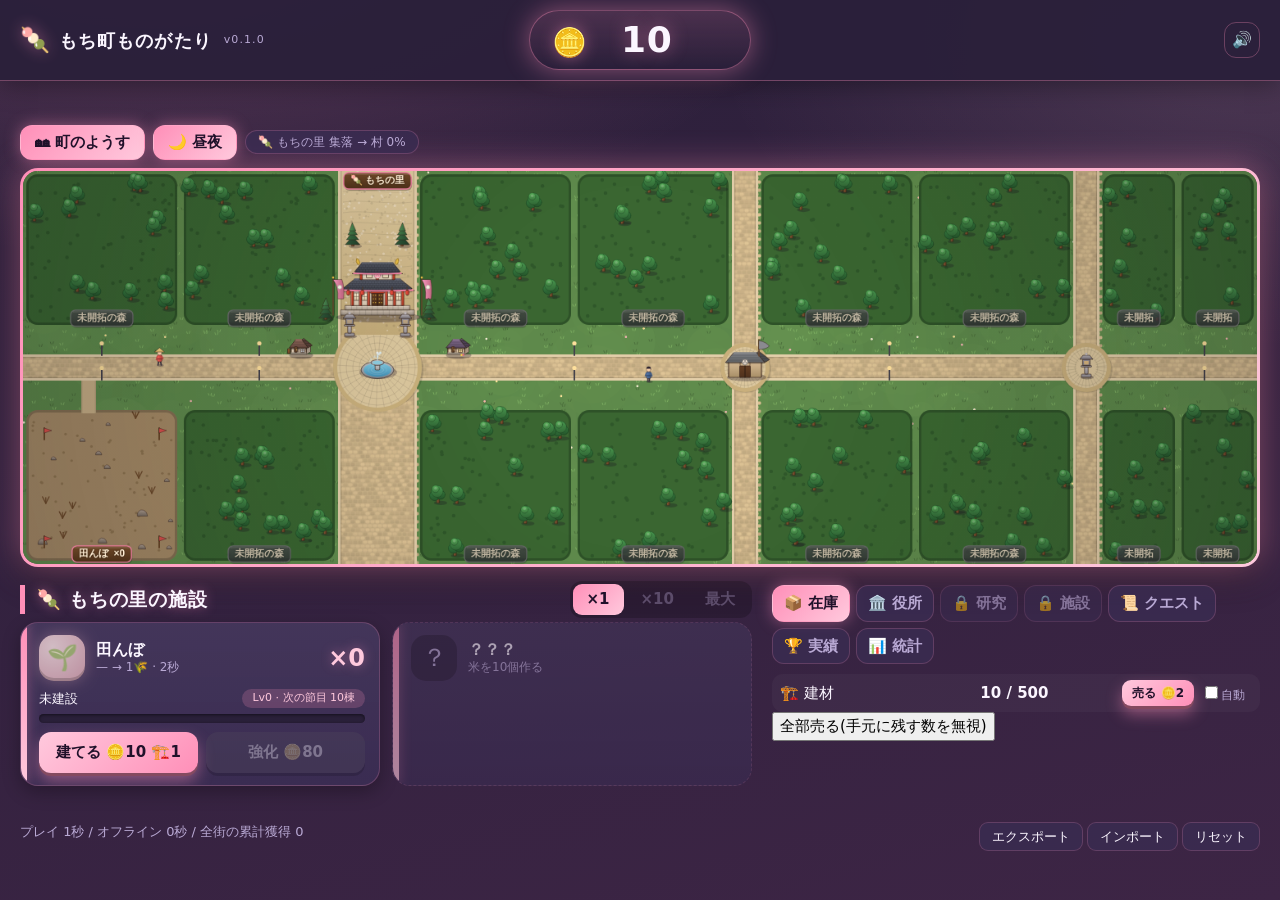
==== index.html @ 80918895 "もち町ものがたり v0.1.0 (初公開) 放置系の町づくりゲーム。5つの街・役人による自動化・建材・倉庫と売却の速さ・ 供出・万国もち博覧会・世代交代・天下一もち大祭・順次開放・分析タブ・昼夜つきの" ====
<!doctype html>
<html lang="ja">
<head>
<meta charset="utf-8">
<meta name="viewport" content="width=device-width,initial-scale=1">
<title>もち町ものがたり</title>
<link rel="stylesheet" href="style.css">
</head>
<body>
<canvas id="fx" aria-hidden="true"></canvas>
<div id="banner" aria-live="polite"></div>
<header id="hud">
  <div class="brand"><span class="logo">🍡</span><b>もち町ものがたり</b> <small class="ver">v0.1.0</small></div>
  <div id="coinbox" class="coinbox"><span id="coinicon" class="coinicon"></span><span id="coin" class="coinnum"></span><small id="income" class="income"></small></div>
  <div class="hud-right"><span id="fuku" class="chip fuku"></span><button id="mute" class="icon" data-act="mute" title="効果音">🔊</button></div>
</header>
<nav id="towns" aria-label="街"></nav>
<div id="events"></div>
<div id="toast"></div>
<div id="ending" class="hide" data-act="endclose"><div class="endcard"><div class="ek" id="endIcon">🎆 🏯 🎆</div><h1 id="endHead">万国もち博覧会、開幕!</h1><p id="endText"></p><button class="btn" data-act="endclose">見て回る</button></div></div>
<section id="hero">
  <div id="viewbar"><button data-act="view" data-id="town">🏘 町のようす</button><button data-act="view" data-id="world">🗺 世界地図</button><button id="dnbtn" data-act="daynight" title="昼夜の切り替え">🌙 昼夜</button><span id="rank" class="chip"></span><span id="viewhint"></span></div>
  <div class="canvaswrap"><canvas id="town" width="1440" height="480" aria-label="ミニチュアの町"></canvas><canvas id="world" width="1440" height="480" aria-label="世界地図"></canvas></div>
</section>
<main>
  <section id="shop">
    <div class="sechead"><h2 id="shoptitle">施設</h2><div class="seg" id="qty"><button data-act="qty" data-id="1">×1</button><button data-act="qty" data-id="10">×10</button><button data-act="qty" data-id="max">最大</button></div></div>
    <div id="buildings"></div>
  </section>
  <aside id="side">
    <nav id="tabs"></nav>
    <div class="panel" data-panel="goal"><h2>🎯 最終目標 <small id="goalCount"></small></h2><div id="goalInfo"></div><div id="goalStages"></div><div id="goal2Wrap"><h2>🌸 天下一もち大祭</h2><div id="goalInfo2"></div><div id="goalStages2"></div></div></div>
    <div class="panel" data-panel="items"><div id="items"></div><button data-act="sellall" class="wide">全部売る(手元に残す数を無視)</button></div>
    <div class="panel" data-panel="analysis"><div id="analysis"></div></div>
    <div class="panel" data-panel="office"><div id="office"></div></div>
    <div class="panel" data-panel="research"><div id="research"></div></div>
    <div class="panel" data-panel="facility"><div id="facility"></div></div>
    <div class="panel" data-panel="quest"><h2>クエスト <small id="qCount"></small></h2><div id="quests"></div></div>
    <div class="panel" data-panel="ship"><div id="ship"></div></div>
    <div class="panel" data-panel="ach"><h2>実績 <small id="aCount"></small></h2><p class="note">達成すると全街の全体速度 +1%。転生しても残ります。</p><div id="achs"></div></div>
    <div class="panel" data-panel="fest"><h2>お祭り(転生)</h2><div id="festInfo"></div><button data-act="prestige" id="prestigeBtn" class="wide"></button><div id="reset2Wrap"><h2>🌸 世代交代</h2><div id="reset2Info"></div><button data-act="reset2" id="reset2Btn" class="wide"></button></div><h2>博覧会の特典</h2><div id="legacy"></div><h2>福のパーク</h2><div id="perks"></div></div>
    <div class="panel" data-panel="stats"><h2>統計</h2><div id="stats"></div></div>
  </aside>
</main>
<footer>
  <span id="foot"></span>
  <span><button data-act="export">エクスポート</button> <button data-act="import">インポート</button> <button data-act="reset">リセット</button></span>
</footer>
<script src="src/data.js"></script>
<script src="src/sim.js"></script>
<script src="src/fx.js"></script>
<script src="src/art.js"></script>
<script src="src/sprites.js"></script>
<script src="src/landmarks.js"></script>
<script src="src/expo.js"></script>
<script src="src/ui.js"></script>
<script src="src/town.js"></script>
<script src="src/world.js"></script>
</body>
</html>
---- style.css ----
/* もち町ものがたり — 街ごとのテーマ配色(--accent など)は ui.js が街の切り替えに合わせて書き換える */
:root{
  --accent:#ff8fb8;--accent2:#ffc9dd;--bg1:#2a1f3a;--bg2:#3d2545;--card:#3a2c52;--glow:rgba(255,143,184,.45);
  --text:#fbf6ff;--sub:#b9a9d4;--ok:#7be0a4;--warn:#ffcf6b;--danger:#ff7a7a;
}
*{box-sizing:border-box}
html{background:var(--bg1)}
body{
  margin:0;color:var(--text);min-height:100vh;font:15px/1.5 system-ui,"Yu Gothic UI","Hiragino Sans",sans-serif;
  background:
    radial-gradient(1100px 560px at 12% -10%,color-mix(in srgb,var(--accent) 24%,transparent),transparent 62%),
    radial-gradient(900px 520px at 98% 4%,color-mix(in srgb,var(--accent2) 14%,transparent),transparent 60%),
    linear-gradient(165deg,var(--bg1),var(--bg2));
  background-attachment:fixed;
}
h2{margin:14px 0 8px;font-size:16px;letter-spacing:.04em}
h3{margin:0;font-size:15px}
small{color:var(--sub)}
button{font:inherit}

/* ---- 演出レイヤー ---- */
#fx{position:fixed;inset:0;width:100vw;height:100vh;pointer-events:none;z-index:50}
#banner{position:fixed;left:50%;top:92px;transform:translateX(-50%);z-index:60;display:flex;flex-direction:column;align-items:center;gap:8px;pointer-events:none}
.bn{--bc:#ffd54f;padding:10px 30px;border-radius:18px;text-align:center;background:linear-gradient(135deg,rgba(10,6,20,.82),rgba(10,6,20,.6));border:2px solid var(--bc);box-shadow:0 0 32px var(--bc),inset 0 0 18px color-mix(in srgb,var(--bc) 30%,transparent);animation:bnIn .55s cubic-bezier(.2,1.7,.4,1)}
.bn b{display:block;font-size:26px;color:var(--bc);letter-spacing:.12em;text-shadow:0 0 14px var(--bc)}
.bn small{color:#fff;font-size:14px}
.bn.out{animation:bnOut .6s forwards}
@keyframes bnIn{from{transform:scale(.3) translateY(-20px);opacity:0}to{transform:none;opacity:1}}
@keyframes bnOut{to{transform:translateY(-14px) scale(.96);opacity:0}}
@keyframes cardFlash{0%{box-shadow:0 0 0 0 var(--glow),0 6px 18px rgba(0,0,0,.28)}35%{box-shadow:0 0 0 4px var(--accent),0 0 26px var(--glow)}100%{box-shadow:0 0 0 0 transparent,0 6px 18px rgba(0,0,0,.28)}}
.flash{animation:cardFlash .8s}
@keyframes bump{0%{transform:scale(1)}30%{transform:scale(1.45) rotate(-8deg)}100%{transform:scale(1)}}
.bump{animation:bump .5s}
@keyframes swap{from{opacity:.25;transform:translateY(8px) scale(.995)}to{opacity:1;transform:none}}
body.switching #hero,body.switching #shop,body.switching #side{animation:swap .45s ease-out}
@keyframes shimmer{from{transform:translateX(-100%)}to{transform:translateX(100%)}}
@keyframes pulse{0%,100%{opacity:1}50%{opacity:.55}}

/* ---- 上部のバー ---- */
#hud{position:sticky;top:0;z-index:20;display:grid;grid-template-columns:1fr auto 1fr;align-items:center;gap:12px;padding:10px 20px;
  background:color-mix(in srgb,var(--bg1) 78%,transparent);backdrop-filter:blur(12px);border-bottom:1px solid color-mix(in srgb,var(--accent) 35%,transparent);box-shadow:0 4px 24px rgba(0,0,0,.35)}
.brand{display:flex;align-items:center;gap:8px;font-size:18px;letter-spacing:.06em}
.logo{font-size:24px;filter:drop-shadow(0 0 8px var(--glow))}
.tag{background:#e0475b;color:#fff;font-size:11px;padding:2px 9px;border-radius:99px;letter-spacing:.1em}
.coinbox{display:flex;align-items:baseline;gap:10px;padding:2px 22px;border-radius:99px;background:linear-gradient(180deg,color-mix(in srgb,var(--accent) 16%,transparent),transparent);border:1px solid color-mix(in srgb,var(--accent) 38%,transparent);box-shadow:0 0 26px var(--glow)}
.coinicon{font-size:28px;display:inline-block;filter:drop-shadow(0 0 8px var(--glow))}
.coinnum{font-size:36px;font-weight:900;letter-spacing:.02em;font-variant-numeric:tabular-nums;text-shadow:0 0 18px var(--glow);min-width:3ch;text-align:right}
.income{font-size:13px;color:var(--ok);font-weight:700;min-width:5ch}
.hud-right{display:flex;justify-content:flex-end;align-items:center;gap:10px}
.chip{background:color-mix(in srgb,var(--card) 80%,transparent);border:1px solid color-mix(in srgb,var(--accent) 22%,transparent);border-radius:99px;padding:2px 12px;font-size:12px;color:var(--sub)}
.chip b{color:var(--text)}
.chip.fuku{color:#ffe0b2;border-color:#ffb74d66}
.icon{background:transparent;border:1px solid color-mix(in srgb,var(--accent) 30%,transparent);color:var(--text);border-radius:12px;width:36px;height:36px;cursor:pointer;font-size:16px}

/* ---- 街のタブ ---- */
#towns{display:flex;gap:8px;padding:12px 20px 0;overflow-x:auto;scrollbar-width:thin}
.ttab{--ta:#ff8fb8;--tb:#ffc9dd;flex:0 0 auto;display:grid;grid-template-columns:auto 1fr;grid-template-rows:auto auto;column-gap:8px;align-items:center;text-align:left;cursor:pointer;color:var(--text);
  padding:7px 16px 7px 12px;border-radius:16px 16px 0 0;border:0;border-bottom:4px solid var(--ta);background:color-mix(in srgb,var(--ta) 13%,#0000);transition:transform .15s,background .2s}
.ttab:hover{transform:translateY(-2px);background:color-mix(in srgb,var(--ta) 24%,#0000)}
.te{grid-row:1/3;font-size:26px}
.tn{font-weight:800;line-height:1.1}
.tc{color:var(--sub);font-variant-numeric:tabular-nums}
.ttab.on{background:linear-gradient(135deg,var(--ta),var(--tb));color:#1d1226;box-shadow:0 -6px 22px color-mix(in srgb,var(--ta) 55%,transparent)}
.ttab.on .tc{color:#3a2a4d}
.ttab.locked{opacity:.65;border-bottom-style:dashed;filter:saturate(.5)}
#events{display:flex;flex-wrap:wrap;gap:6px;padding:8px 20px 0}
.ev{background:#ffb84d22;border:1px solid #ffb84d;border-radius:99px;padding:2px 14px;font-size:12px;animation:pulse 2s infinite}
.ev i{font-style:normal;color:var(--warn);margin-left:4px}
#toast{display:flex;flex-direction:column;gap:2px;padding:4px 20px 0;color:var(--ok);min-height:6px}

/* ---- 町 / 世界地図 ---- */
#hero{padding:6px 20px 0}
#viewbar{display:flex;align-items:center;gap:8px;flex-wrap:wrap;padding:4px 0 8px}
#viewbar button{background:color-mix(in srgb,var(--card) 80%,transparent);color:var(--sub);border:1px solid color-mix(in srgb,var(--accent) 22%,transparent);border-radius:12px;padding:5px 14px;cursor:pointer;font-weight:700}
#viewbar button.on{background:linear-gradient(135deg,var(--accent),var(--accent2));color:#20112a;box-shadow:0 0 16px var(--glow)}
#viewhint{color:var(--sub);font-size:12px}
.canvaswrap{width:fit-content;max-width:100%;margin:0 auto;border-radius:18px;padding:3px;background:linear-gradient(135deg,var(--accent),var(--accent2));box-shadow:0 0 34px var(--glow),0 14px 30px rgba(0,0,0,.4)}
canvas#town,canvas#world{display:block;margin:0 auto;max-width:100%;height:auto;border-radius:15px;background:#3d6234}
canvas.hide{display:none!important}

/* ---- 施設 + サイドパネル ---- */
main{display:grid;grid-template-columns:minmax(0,1.5fr) minmax(360px,1fr);gap:20px;padding:10px 20px 24px;max-width:1560px;margin:0 auto}
@media(max-width:1000px){main{grid-template-columns:1fr}#hud{grid-template-columns:1fr auto}.brand{display:none}}
.sechead{display:flex;justify-content:space-between;align-items:center}
.sechead h2{margin:8px 0;font-size:19px;padding-left:12px;border-left:5px solid var(--accent);text-shadow:0 0 12px var(--glow)}
.seg{display:flex;gap:3px;background:#0003;border-radius:12px;padding:3px}
.seg button{background:transparent;color:var(--sub);border:0;border-radius:9px;padding:4px 14px;font-weight:800;cursor:pointer}
.seg button.on{background:linear-gradient(135deg,var(--accent),var(--accent2));color:#20112a}
.seg button:disabled{opacity:.35;cursor:not-allowed}
#buildings{display:grid;grid-template-columns:repeat(auto-fill,minmax(285px,1fr));gap:12px}
.bcard{position:relative;border-radius:18px;padding:12px 14px 12px 18px;overflow:hidden;
  background:linear-gradient(180deg,color-mix(in srgb,var(--card) 90%,#fff 5%),var(--card));
  border:1px solid color-mix(in srgb,var(--accent) 22%,transparent);box-shadow:0 6px 18px rgba(0,0,0,.28);transition:transform .15s,box-shadow .2s}
.bcard:hover{transform:translateY(-2px);box-shadow:0 10px 24px rgba(0,0,0,.34),0 0 18px var(--glow)}
.bcard::before{content:'';position:absolute;left:0;top:0;bottom:0;width:6px;background:linear-gradient(var(--accent),var(--accent2));box-shadow:0 0 12px var(--glow)}
.bcard.stalled{outline:2px solid var(--warn);outline-offset:-2px}
.bcard.idle .badge{filter:grayscale(.55) brightness(.9)}
.bcard.teaser{border-style:dashed;opacity:.6;box-shadow:none}
.bcard.teaser .badge{background:#0004;box-shadow:none;color:var(--sub)}
.bhead{display:flex;align-items:center;gap:11px}
.badge{flex:0 0 auto;width:46px;height:46px;border-radius:15px;display:grid;place-items:center;font-size:25px;background:radial-gradient(circle at 30% 25%,var(--accent2),var(--accent));box-shadow:0 0 16px var(--glow),inset 0 -3px 0 rgba(0,0,0,.18)}
.btitle{flex:1;min-width:0;display:flex;flex-direction:column;line-height:1.25}
.btitle b{font-size:16px}
.btitle small{font-size:12px;overflow:hidden;text-overflow:ellipsis;white-space:nowrap}
.bcount{font-size:24px;font-weight:900;color:var(--accent2);text-shadow:0 0 12px var(--glow)}
.bstat{display:flex;justify-content:space-between;align-items:center;gap:8px;margin:8px 0 6px;font-size:13px}
.pill{background:color-mix(in srgb,var(--accent) 20%,transparent);border-radius:99px;padding:1px 10px;font-size:11px;color:var(--accent2);white-space:nowrap}
.bar{height:9px;border-radius:99px;background:#0005;overflow:hidden;margin:2px 0 9px;box-shadow:inset 0 1px 3px rgba(0,0,0,.5)}
.bar i{position:relative;display:block;height:100%;border-radius:99px;overflow:hidden;background:linear-gradient(90deg,var(--accent),var(--accent2));box-shadow:0 0 10px var(--glow)}
.bar i::after{content:'';position:absolute;inset:0;background:linear-gradient(90deg,transparent,rgba(255,255,255,.45),transparent);animation:shimmer 1.8s linear infinite}
.bbtns{display:flex;gap:8px}
.bbtns .btn{flex:1}.bbtns .btn.ghost{flex:0 0 auto}

/* ---- ボタン ---- */
.btn{border:0;border-radius:12px;padding:9px 12px;font-weight:800;color:#20112a;cursor:pointer;
  background:linear-gradient(135deg,var(--accent2),var(--accent));
  box-shadow:0 3px 0 color-mix(in srgb,var(--accent) 52%,#000),0 8px 16px var(--glow);transition:transform .08s,filter .15s,box-shadow .08s}
.btn:hover:not(:disabled){filter:brightness(1.1);transform:translateY(-1px)}
.btn:active:not(:disabled){transform:translateY(3px);box-shadow:0 0 0 color-mix(in srgb,var(--accent) 52%,#000)}
.btn:disabled{opacity:.36;filter:grayscale(.55);box-shadow:none;cursor:not-allowed}
.btn.alt{background:color-mix(in srgb,var(--card) 70%,#fff 12%);color:var(--text);box-shadow:0 3px 0 rgba(0,0,0,.4)}
.btn.ghost{background:transparent;border:1px solid color-mix(in srgb,var(--accent) 45%,transparent);color:var(--text);box-shadow:none;padding:7px 10px}
.btn.ghost.off{opacity:.3;filter:grayscale(1)}
.btn.mini{padding:4px 10px;font-size:12px;border-radius:9px}
.btn.wide{width:100%;margin-top:8px}
.btn.hot{box-shadow:0 3px 0 #a67c00,0 0 18px rgba(255,213,79,.7);background:linear-gradient(135deg,#fff1b8,#ffd54f)}

/* ---- 右のパネル ---- */
#tabs{display:flex;flex-wrap:wrap;gap:6px;margin:8px 0 10px}
.tabbtn{position:relative;display:inline-flex;align-items:center;gap:5px;background:color-mix(in srgb,var(--card) 80%,transparent);color:var(--sub);border:1px solid color-mix(in srgb,var(--accent) 20%,transparent);border-radius:12px;padding:6px 11px;cursor:pointer;font-weight:700;transition:transform .12s}
.tabbtn:hover{transform:translateY(-1px)}
.tabbtn.on{background:linear-gradient(135deg,var(--accent),var(--accent2));color:#20112a;box-shadow:0 0 16px var(--glow);border-color:transparent}
.tabbtn.lock{opacity:.6}
.dot{display:none;position:absolute;top:-3px;right:-3px;width:11px;height:11px;border-radius:50%;background:var(--danger);box-shadow:0 0 8px var(--danger)}
.dot.show{display:block;animation:pulse 1.4s infinite}
.panel{display:none}.panel.show{display:block}
.card{background:color-mix(in srgb,var(--card) 92%,#000 5%);border:1px solid color-mix(in srgb,var(--accent) 16%,transparent);border-radius:14px;padding:10px 13px;margin-bottom:9px}
.row{display:flex;justify-content:space-between;align-items:center;gap:8px}
.rec{color:var(--sub);font-size:13px;margin:2px 0 4px}
.note{color:var(--sub);font-size:13px;margin:4px 0 10px}
.kv{display:flex;justify-content:space-between;padding:4px 0;border-bottom:1px solid #fff1}
.item{display:grid;grid-template-columns:1fr auto auto auto auto auto;gap:7px;align-items:center;padding:6px 8px;border-radius:11px}
.item:nth-child(odd){background:#ffffff08}
.item .in{white-space:nowrap}
.item small{font-size:11px;min-width:60px;text-align:right}
.chk{font-size:12px;color:var(--sub);white-space:nowrap}
.num{width:60px;background:#0004;border:1px solid color-mix(in srgb,var(--accent) 25%,transparent);border-radius:8px;color:var(--text);padding:3px 6px}
.quest{background:color-mix(in srgb,var(--card) 90%,#000 5%);border-radius:12px;padding:8px 12px;margin-bottom:7px}
.quest .bar{margin:5px 0 3px}
.ach{background:color-mix(in srgb,var(--card) 85%,#000 5%);border-radius:11px;padding:7px 11px;margin-bottom:6px;opacity:.62;display:grid;gap:2px}
.ach.done{opacity:1;outline:1px solid #ffd54f;box-shadow:0 0 14px rgba(255,213,79,.3)}
.ach.done b::before{content:'🏅 '}
.ach .bar{margin:2px 0 0;height:5px}

/* ---- 役所 ---- */
.off{position:relative}
.offtop{display:flex;align-items:center;gap:12px}
.offface{flex:0 0 auto;width:56px;height:56px;border-radius:18px;display:grid;place-items:center;font-size:30px;background:radial-gradient(circle at 30% 25%,var(--accent2),var(--accent));box-shadow:0 0 18px var(--glow)}
.offtxt{flex:1;display:flex;flex-direction:column;line-height:1.3}
.offtxt small{font-size:12px}
.off.hired{border-color:color-mix(in srgb,var(--ok) 55%,transparent)}
.off.running{box-shadow:0 0 0 1px var(--ok) inset,0 0 16px rgba(123,224,164,.25)}
.stamp{transform:rotate(-8deg);border:3px solid var(--ok);color:var(--ok);font-weight:900;letter-spacing:.2em;padding:2px 10px;border-radius:8px;text-shadow:0 0 8px rgba(123,224,164,.6)}
.autorow{display:flex;align-items:center;gap:14px;margin-top:9px;flex-wrap:wrap}
.hint{display:block;margin-top:4px;font-size:12px}
.sw{display:inline-flex;align-items:center;gap:8px;cursor:pointer;font-weight:700}
.sw input{display:none}
.sw i{position:relative;width:42px;height:22px;border-radius:99px;background:#0006;border:1px solid color-mix(in srgb,var(--accent) 30%,transparent);transition:background .2s}
.sw i::after{content:'';position:absolute;left:2px;top:2px;width:16px;height:16px;border-radius:50%;background:#fff;transition:transform .2s}
.sw input:checked+i{background:linear-gradient(135deg,var(--accent),var(--accent2));box-shadow:0 0 12px var(--glow)}
.sw input:checked+i::after{transform:translateX(20px)}
.rsv{display:inline-flex;align-items:center;gap:7px;font-size:12px;color:var(--sub)}
.rsv input{accent-color:var(--accent);width:100px}
.lockedpanel{text-align:center;padding:26px 16px}
.bigemoji{font-size:54px;filter:grayscale(.4) drop-shadow(0 0 10px var(--glow))}

/* ---- 輸送 ---- */
.edge{border-left:5px solid var(--ea,var(--accent))}
.chips{display:flex;flex-wrap:wrap;gap:5px;margin:5px 0}
.courier.warn{color:var(--warn);font-size:12px;margin-bottom:4px}
.sub{color:var(--sub);font-size:12px;margin:10px 0 3px;font-weight:700}
.trow{display:grid;grid-template-columns:1fr auto auto 60px auto;gap:6px;align-items:center;padding:4px 0;border-top:1px solid #fff1;font-size:13px}
.trow.coinrow{background:#ffd54f10;border-radius:8px;padding:4px 6px}
.ship{display:inline-flex;gap:4px}

/* ---- 下部 ---- */
footer{display:flex;justify-content:space-between;flex-wrap:wrap;gap:8px;padding:12px 20px 22px;color:var(--sub);font-size:13px}
footer button{background:color-mix(in srgb,var(--card) 80%,transparent);color:var(--text);border:1px solid color-mix(in srgb,var(--accent) 20%,transparent);border-radius:9px;padding:4px 12px;cursor:pointer}

/* 最終目標 */
.goalhead{background:linear-gradient(135deg,color-mix(in srgb,var(--accent) 30%,transparent),color-mix(in srgb,var(--accent2) 22%,transparent));border:1px solid color-mix(in srgb,var(--accent) 40%,transparent);border-radius:14px;padding:11px 13px;margin-bottom:10px}
.goalhead b{font-size:15px}.goalhead .bar{height:12px;margin:8px 0 4px}
.gstage{position:relative}.gstage.done{opacity:.75;border-color:#ffd54f88;background:linear-gradient(135deg,#ffd54f22,transparent)}
.gstage.done .gtitle::after{content:' ✅ 完成'; color:#ffd54f;font-size:12px}.gstage.lockd{opacity:.55}
.gneed{display:flex;justify-content:space-between;font-size:12px;color:var(--sub);margin-top:2px}.gneed.ok b{color:#7be0a4}
#ending{position:fixed;inset:0;z-index:90;display:flex;align-items:center;justify-content:center;background:radial-gradient(circle,#000a,#000d);animation:fadein .6s}
#ending.hide{display:none}
.endcard{text-align:center;max-width:460px;padding:30px 26px;border-radius:22px;background:linear-gradient(160deg,#3b2a5a,#1d1430);border:2px solid #ffd54f;box-shadow:0 0 60px #ffd54f66;color:#fff}
.endcard h1{margin:6px 0 10px;font-size:26px;background:linear-gradient(90deg,#ffd54f,#ff8fb8);-webkit-background-clip:text;background-clip:text;color:transparent}
.endcard .ek{font-size:30px}.endcard p{line-height:1.8;color:#ddd;white-space:pre-line}
@keyframes fadein{from{opacity:0}to{opacity:1}}

.vhide{display:none!important}
.tabbtn.fresh{animation:fresh 1.1s ease-in-out infinite;box-shadow:0 0 0 2px #ffd54f,0 0 18px #ffd54f}
@keyframes fresh{50%{transform:scale(1.08)}}
#reset2Btn{background:linear-gradient(135deg,#ffd54f,#ff8fb8)}

.trib{color:#ffd54f;font-size:12px}.trib.short{color:#ff8a80}.trib:empty{display:none}
/* お知らせで画面が上下に動かないよう、場所を固定する */
#events{min-height:34px;align-content:flex-start}
#toast{position:fixed;right:16px;top:84px;width:min(440px,86vw);z-index:55;padding:0;min-height:0;pointer-events:none;gap:4px}
#toast div{background:rgba(22,12,34,.88);border:1px solid #ffffff22;border-radius:10px;padding:6px 12px;font-size:13px;box-shadow:0 4px 14px rgba(0,0,0,.4)}

.btn.nomat{outline:2px dashed #ff8a80;outline-offset:-3px}
.item.full b{color:#ff8a80}

/* 分析(需給グラフ) */
.diag{display:flex;flex-direction:column;gap:5px;margin:6px 0 12px}
.diag div{border-radius:10px;padding:7px 10px;font-size:13px;line-height:1.5;background:#ffffff0d;border-left:4px solid #7be0a4}
.diag .bad{border-color:#ff6b6b;background:#ff6b6b18}.diag .warn{border-color:#ffb74d;background:#ffb74d14}.diag .tip{border-color:#4fc3f7}
.atab{display:flex;flex-direction:column;gap:3px}
.ahead,.arow{display:grid;grid-template-columns:minmax(78px,1.2fr) 1.3fr .8fr .8fr .8fr 74px;gap:6px;align-items:center;font-size:12px;padding:3px 6px}
.ahead{color:var(--sub);font-size:11px}
.arow{background:#ffffff0a;border-radius:8px;cursor:pointer;border:1px solid transparent}
.arow:hover{background:#ffffff14}.arow.sel{border-color:var(--accent);background:#ffffff16}
.arow .astock{position:relative;height:16px;border-radius:6px;background:#0005;overflow:hidden}
.arow .astock i{position:absolute;inset:0 auto 0 0;background:linear-gradient(90deg,#4fc3f7,#7be0a4);opacity:.75}
.arow .astock b{position:absolute;inset:0;display:flex;align-items:center;justify-content:center;font-size:11px;font-weight:700;text-shadow:0 1px 2px #000a}
.arow.full .astock i{background:#ff6b6b}.arow.short .astock i{background:#ffb74d}
.arow .net.pos{color:#7be0a4}.arow .net.neg{color:#ff8a80}
.spark{width:100%;height:22px;display:block}
.spark polyline{fill:none;stroke-width:1.6;vector-effect:non-scaling-stroke}
.spark .s1{stroke:#4fc3f7}.spark .s2{stroke:#7be0a4}.spark .s3{stroke:#ff8a80}
.chartbox{background:#ffffff0a;border-radius:12px;padding:10px 12px;margin-top:10px}
.chartbox svg{width:100%;height:96px;display:block;background:#0003;border-radius:8px}
.chartbox polyline{fill:none;stroke-width:1.8;vector-effect:non-scaling-stroke}
.legend{display:flex;gap:12px;font-size:12px;color:var(--sub);margin:4px 0}.legend i{display:inline-block;width:10px;height:3px;border-radius:2px;margin-right:4px;vertical-align:middle}
/* 軽量化: 常時アニメーション(進捗バーの光・ヘッダーのぼかし)をやめる。再描画のたびに全面を塗り直さないため */
.bar i::after{animation:none;display:none}
#hud{backdrop-filter:none;background:color-mix(in srgb,var(--bg1) 94%,transparent)}

.ver{font-size:11px;color:var(--sub);margin-left:4px;font-weight:400}
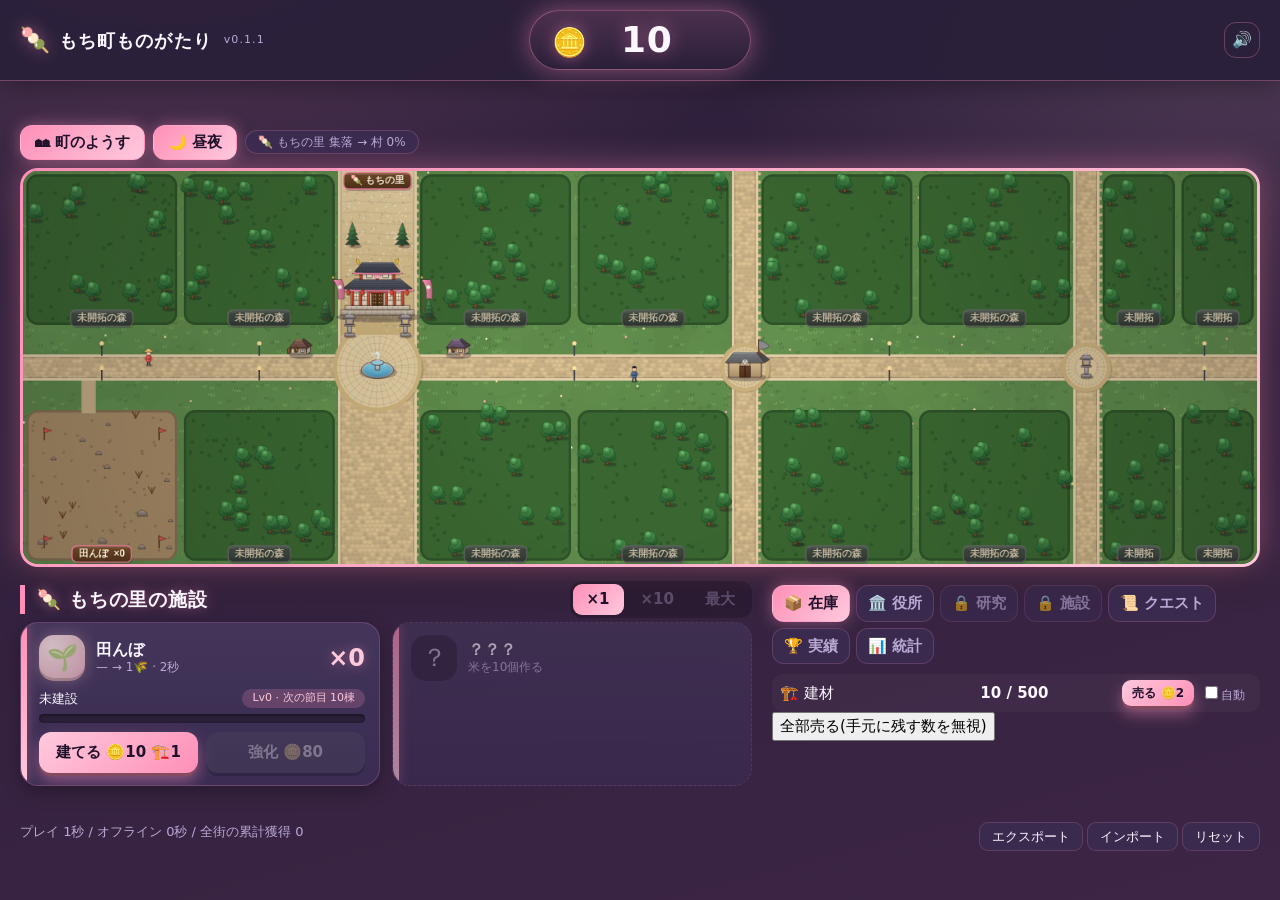
==== commit b393f4bc: "v0.1.1: セーブ名を新名称に、MIT ライセンス、想定クリア時間 Co-Authored-By: Claude Sonnet 5.5 <noreply@anthropic.com>" ====
--- a/index.html
+++ b/index.html
@@ -10,7 +10,7 @@
 <canvas id="fx" aria-hidden="true"></canvas>
 <div id="banner" aria-live="polite"></div>
 <header id="hud">
-  <div class="brand"><span class="logo">🍡</span><b>もち町ものがたり</b> <small class="ver">v0.1.0</small></div>
+  <div class="brand"><span class="logo">🍡</span><b>もち町ものがたり</b> <small class="ver">v0.1.1</small></div>
   <div id="coinbox" class="coinbox"><span id="coinicon" class="coinicon"></span><span id="coin" class="coinnum"></span><small id="income" class="income"></small></div>
   <div class="hud-right"><span id="fuku" class="chip fuku"></span><button id="mute" class="icon" data-act="mute" title="効果音">🔊</button></div>
 </header>
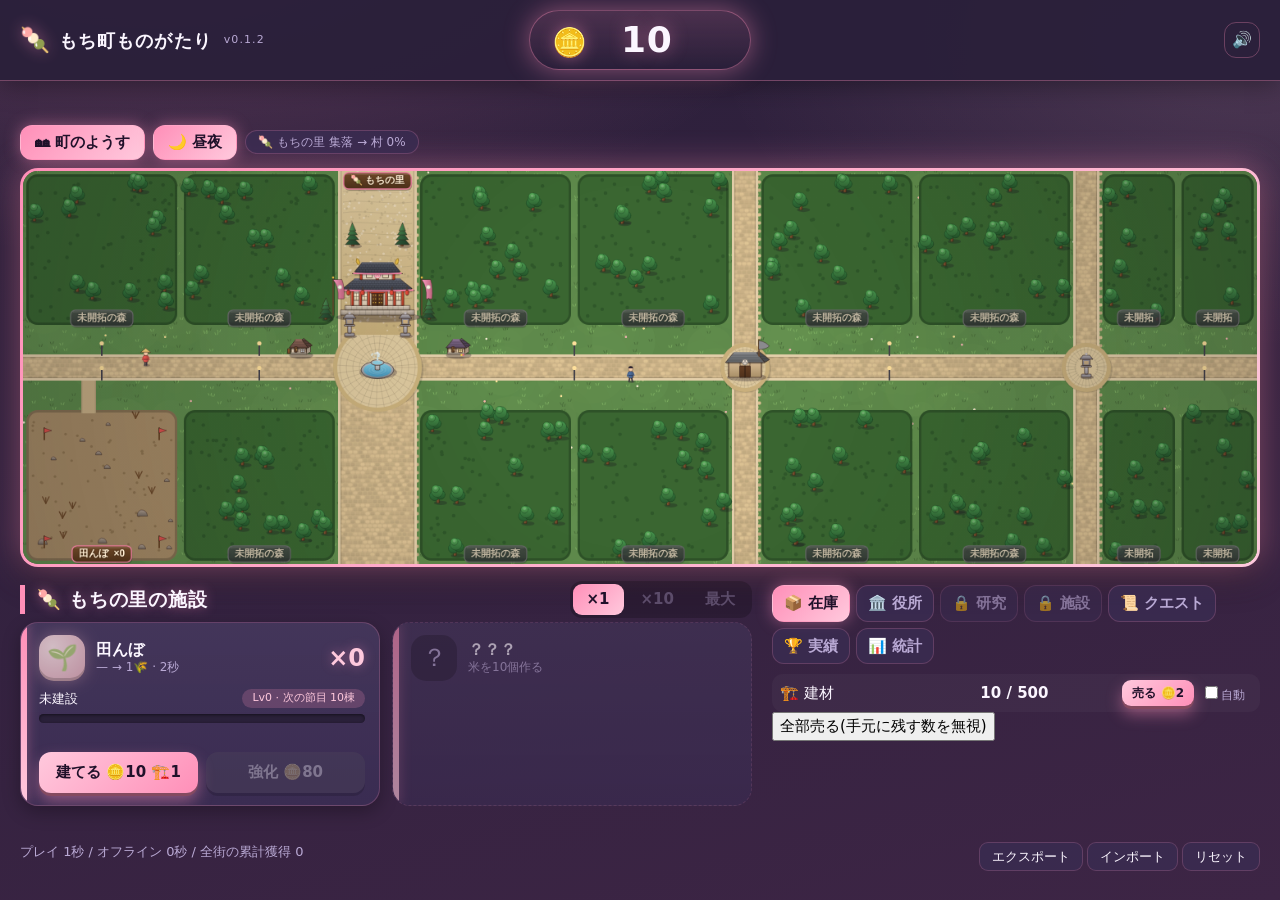
==== commit b59e903f: "v0.1.2 Co-Authored-By: Claude Sonnet 5.5 <noreply@anthropic.com>" ====
--- a/index.html
+++ b/index.html
@@ -10,7 +10,7 @@
 <canvas id="fx" aria-hidden="true"></canvas>
 <div id="banner" aria-live="polite"></div>
 <header id="hud">
-  <div class="brand"><span class="logo">🍡</span><b>もち町ものがたり</b> <small class="ver">v0.1.1</small></div>
+  <div class="brand"><span class="logo">🍡</span><b>もち町ものがたり</b> <small class="ver">v0.1.2</small></div>
   <div id="coinbox" class="coinbox"><span id="coinicon" class="coinicon"></span><span id="coin" class="coinnum"></span><small id="income" class="income"></small></div>
   <div class="hud-right"><span id="fuku" class="chip fuku"></span><button id="mute" class="icon" data-act="mute" title="効果音">🔊</button></div>
 </header>
--- a/style.css
+++ b/style.css
@@ -240,3 +240,6 @@
 #hud{backdrop-filter:none;background:color-mix(in srgb,var(--bg1) 94%,transparent)}
 
 .ver{font-size:11px;color:var(--sub);margin-left:4px;font-weight:400}
+
+.bgain{display:block;color:var(--sub);font-size:11.5px;margin:2px 0 5px;min-height:15px}
+.card.off.blocked{opacity:.6}.hint.why{display:block;color:#ffb74d;margin:2px 0 0 4px}
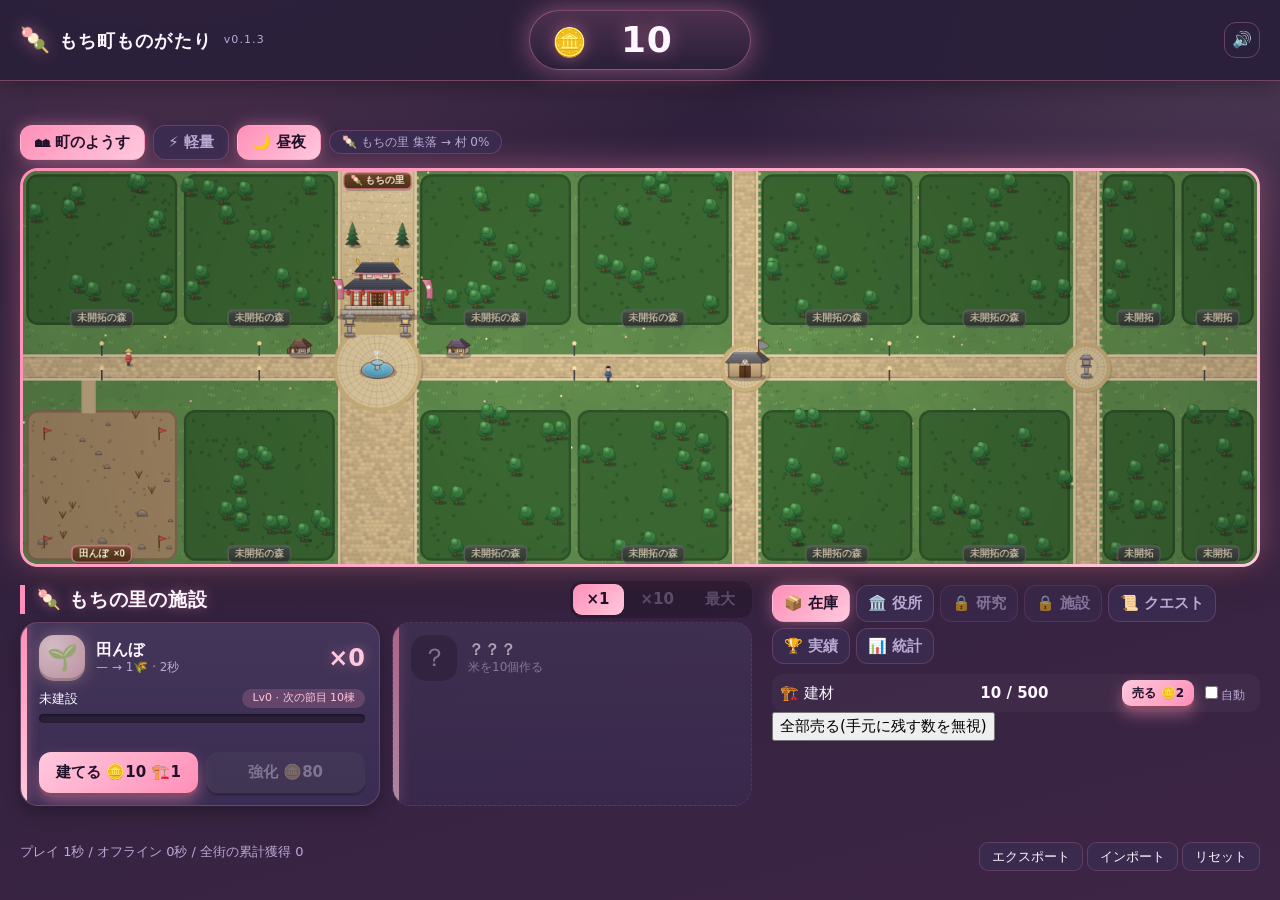
==== commit 4ca53e9e: "v0.1.3: 描画の軽量化(自動で軽くする・画面外では描かない・軽量ボタン) Co-Authored-By: Claude Sonnet 5.5 <noreply@anthropic.com>" ====
--- a/index.html
+++ b/index.html
@@ -10,7 +10,7 @@
 <canvas id="fx" aria-hidden="true"></canvas>
 <div id="banner" aria-live="polite"></div>
 <header id="hud">
-  <div class="brand"><span class="logo">🍡</span><b>もち町ものがたり</b> <small class="ver">v0.1.2</small></div>
+  <div class="brand"><span class="logo">🍡</span><b>もち町ものがたり</b> <small class="ver">v0.1.3</small></div>
   <div id="coinbox" class="coinbox"><span id="coinicon" class="coinicon"></span><span id="coin" class="coinnum"></span><small id="income" class="income"></small></div>
   <div class="hud-right"><span id="fuku" class="chip fuku"></span><button id="mute" class="icon" data-act="mute" title="効果音">🔊</button></div>
 </header>
@@ -19,7 +19,7 @@
 <div id="toast"></div>
 <div id="ending" class="hide" data-act="endclose"><div class="endcard"><div class="ek" id="endIcon">🎆 🏯 🎆</div><h1 id="endHead">万国もち博覧会、開幕!</h1><p id="endText"></p><button class="btn" data-act="endclose">見て回る</button></div></div>
 <section id="hero">
-  <div id="viewbar"><button data-act="view" data-id="town">🏘 町のようす</button><button data-act="view" data-id="world">🗺 世界地図</button><button id="dnbtn" data-act="daynight" title="昼夜の切り替え">🌙 昼夜</button><span id="rank" class="chip"></span><span id="viewhint"></span></div>
+  <div id="viewbar"><button data-act="view" data-id="town">🏘 町のようす</button><button data-act="view" data-id="world">🗺 世界地図</button><button id="litebtn" data-act="lite" title="描画を軽くします(動きがゆっくりになります)。重いときは、自動でも軽くなります">⚡ 軽量</button><button id="dnbtn" data-act="daynight" title="昼夜の切り替え">🌙 昼夜</button><span id="rank" class="chip"></span><span id="viewhint"></span></div>
   <div class="canvaswrap"><canvas id="town" width="1440" height="480" aria-label="ミニチュアの町"></canvas><canvas id="world" width="1440" height="480" aria-label="世界地図"></canvas></div>
 </section>
 <main>
@@ -54,6 +54,7 @@
 <script src="src/landmarks.js"></script>
 <script src="src/expo.js"></script>
 <script src="src/ui.js"></script>
+<script src="src/perf.js"></script>
 <script src="src/town.js"></script>
 <script src="src/world.js"></script>
 </body>
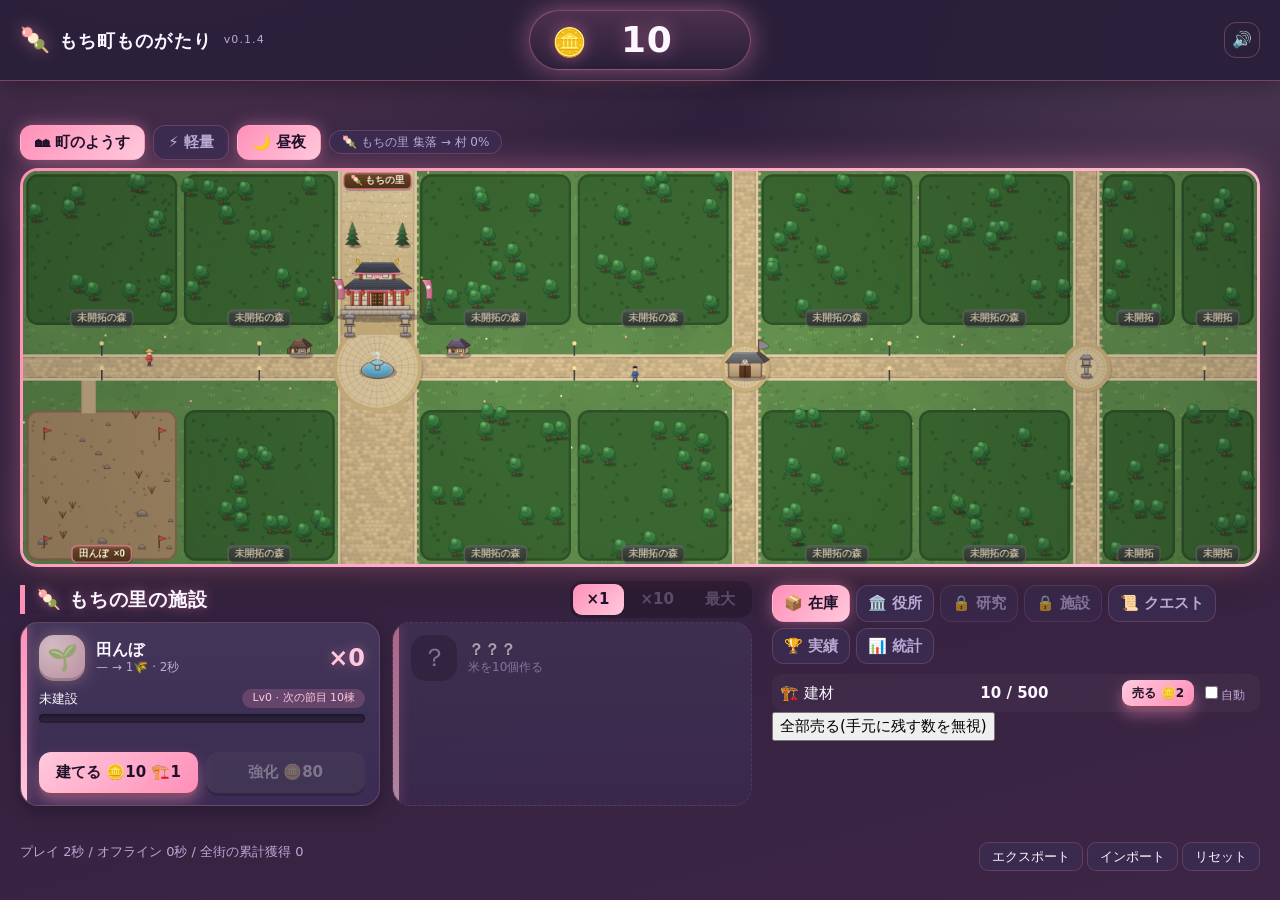
==== commit f66d96a7: "v0.1.4: 絵のキャッシュでさらに軽量化 Co-Authored-By: Claude Sonnet 5.5 <noreply@anthropic.com>" ====
--- a/index.html
+++ b/index.html
@@ -10,7 +10,7 @@
 <canvas id="fx" aria-hidden="true"></canvas>
 <div id="banner" aria-live="polite"></div>
 <header id="hud">
-  <div class="brand"><span class="logo">🍡</span><b>もち町ものがたり</b> <small class="ver">v0.1.3</small></div>
+  <div class="brand"><span class="logo">🍡</span><b>もち町ものがたり</b> <small class="ver">v0.1.4</small></div>
   <div id="coinbox" class="coinbox"><span id="coinicon" class="coinicon"></span><span id="coin" class="coinnum"></span><small id="income" class="income"></small></div>
   <div class="hud-right"><span id="fuku" class="chip fuku"></span><button id="mute" class="icon" data-act="mute" title="効果音">🔊</button></div>
 </header>
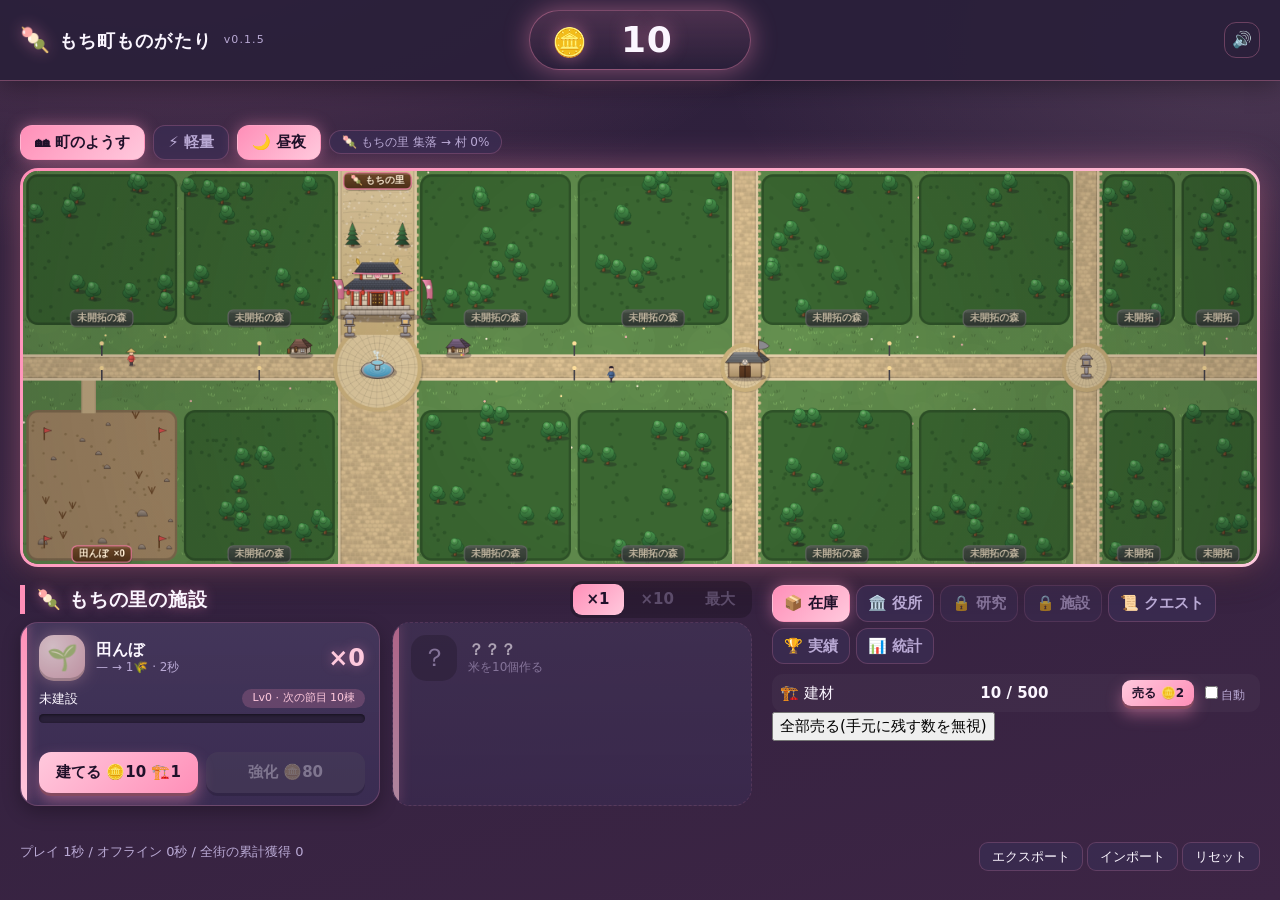
==== commit 60ae0069: "v0.1.5: タイムトークン、手元に残す数を自動販売オフでも設定可能に Co-Authored-By: Claude Sonnet 5.5 <noreply@anthropic.com>" ====
--- a/index.html
+++ b/index.html
@@ -10,7 +10,7 @@
 <canvas id="fx" aria-hidden="true"></canvas>
 <div id="banner" aria-live="polite"></div>
 <header id="hud">
-  <div class="brand"><span class="logo">🍡</span><b>もち町ものがたり</b> <small class="ver">v0.1.4</small></div>
+  <div class="brand"><span class="logo">🍡</span><b>もち町ものがたり</b> <small class="ver">v0.1.5</small></div>
   <div id="coinbox" class="coinbox"><span id="coinicon" class="coinicon"></span><span id="coin" class="coinnum"></span><small id="income" class="income"></small></div>
   <div class="hud-right"><span id="fuku" class="chip fuku"></span><button id="mute" class="icon" data-act="mute" title="効果音">🔊</button></div>
 </header>
@@ -19,7 +19,7 @@
 <div id="toast"></div>
 <div id="ending" class="hide" data-act="endclose"><div class="endcard"><div class="ek" id="endIcon">🎆 🏯 🎆</div><h1 id="endHead">万国もち博覧会、開幕!</h1><p id="endText"></p><button class="btn" data-act="endclose">見て回る</button></div></div>
 <section id="hero">
-  <div id="viewbar"><button data-act="view" data-id="town">🏘 町のようす</button><button data-act="view" data-id="world">🗺 世界地図</button><button id="litebtn" data-act="lite" title="描画を軽くします(動きがゆっくりになります)。重いときは、自動でも軽くなります">⚡ 軽量</button><button id="dnbtn" data-act="daynight" title="昼夜の切り替え">🌙 昼夜</button><span id="rank" class="chip"></span><span id="viewhint"></span></div>
+  <div id="viewbar"><button data-act="view" data-id="town">🏘 町のようす</button><button data-act="view" data-id="world">🗺 世界地図</button><button id="litebtn" data-act="lite" title="描画を軽くします(動きがゆっくりになります)。重いときは、自動でも軽くなります">⚡ 軽量</button><button id="dnbtn" data-act="daynight" title="昼夜の切り替え">🌙 昼夜</button><span id="ttbox" class="ttbox vhide" title="離れていた間の時間を貯めたものです。加速に使うと、使った分だけ減ります"><span class="tt">⏳ タイムトークン <b id="ttval"></b></span><button data-act="boost" data-id="2">×2</button><button data-act="boost" data-id="5">×5</button><button data-act="boost" data-id="10">×10</button></span><span id="rank" class="chip"></span><span id="viewhint"></span></div>
   <div class="canvaswrap"><canvas id="town" width="1440" height="480" aria-label="ミニチュアの町"></canvas><canvas id="world" width="1440" height="480" aria-label="世界地図"></canvas></div>
 </section>
 <main>
--- a/style.css
+++ b/style.css
@@ -243,3 +243,7 @@
 
 .bgain{display:block;color:var(--sub);font-size:11.5px;margin:2px 0 5px;min-height:15px}
 .card.off.blocked{opacity:.6}.hint.why{display:block;color:#ffb74d;margin:2px 0 0 4px}
+
+.ttbox{display:inline-flex;align-items:center;gap:6px;padding:3px 8px;border-radius:99px;background:#ffd54f18;border:1px solid #ffd54f66;font-size:12px}
+.ttbox .tt b{color:#ffd54f}.ttbox button{border:0;border-radius:99px;padding:2px 9px;font-weight:800;cursor:pointer;background:#ffffff22;color:inherit}
+.ttbox button.on{background:#ffd54f;color:#2a1a00;box-shadow:0 0 10px #ffd54f}.ttbox button:disabled{opacity:.35;cursor:not-allowed}
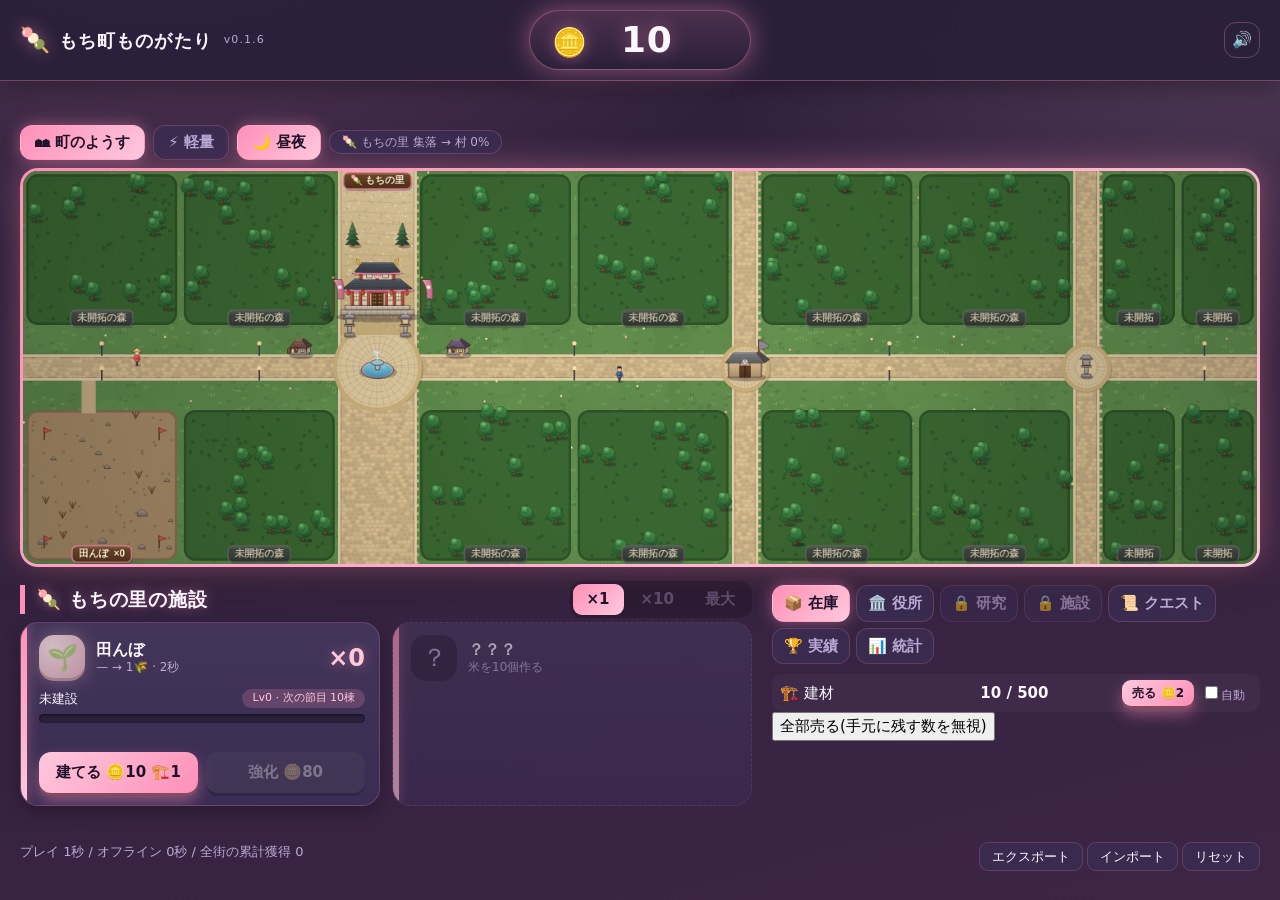
==== commit 9d9ac246: "v0.1.6: 金箔菓子の値段を修正、加工の値上がり(10%以上)をテストで保証 Co-Authored-By: Claude Sonnet 5.5 <noreply@anthropic.com>" ====
--- a/index.html
+++ b/index.html
@@ -10,7 +10,7 @@
 <canvas id="fx" aria-hidden="true"></canvas>
 <div id="banner" aria-live="polite"></div>
 <header id="hud">
-  <div class="brand"><span class="logo">🍡</span><b>もち町ものがたり</b> <small class="ver">v0.1.5</small></div>
+  <div class="brand"><span class="logo">🍡</span><b>もち町ものがたり</b> <small class="ver">v0.1.6</small></div>
   <div id="coinbox" class="coinbox"><span id="coinicon" class="coinicon"></span><span id="coin" class="coinnum"></span><small id="income" class="income"></small></div>
   <div class="hud-right"><span id="fuku" class="chip fuku"></span><button id="mute" class="icon" data-act="mute" title="効果音">🔊</button></div>
 </header>
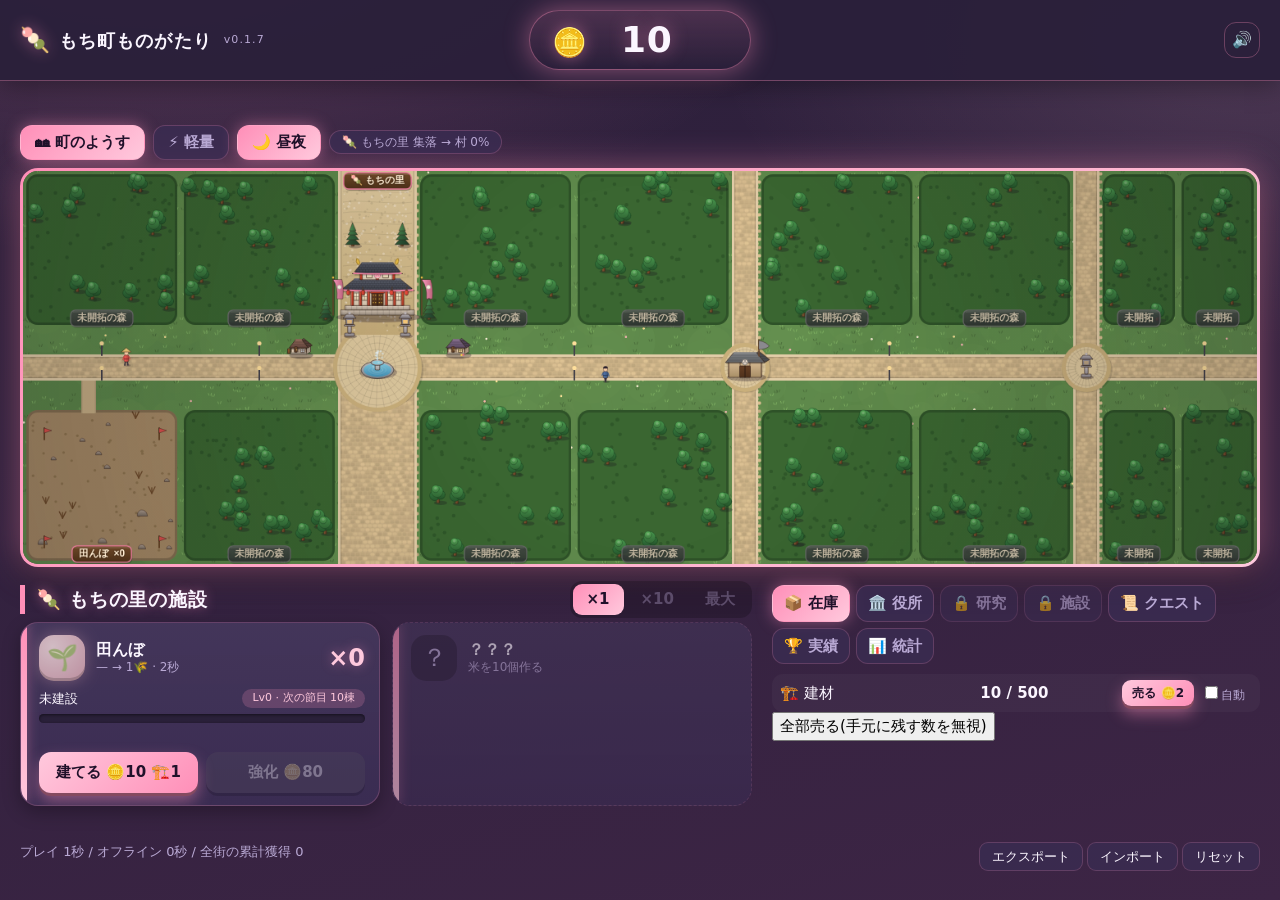
==== commit 8693fb26: "v0.1.7: 自動建築が資材場を増やし続けるように修正 Co-Authored-By: Claude Sonnet 5.5 <noreply@anthropic.com>" ====
--- a/index.html
+++ b/index.html
@@ -10,7 +10,7 @@
 <canvas id="fx" aria-hidden="true"></canvas>
 <div id="banner" aria-live="polite"></div>
 <header id="hud">
-  <div class="brand"><span class="logo">🍡</span><b>もち町ものがたり</b> <small class="ver">v0.1.6</small></div>
+  <div class="brand"><span class="logo">🍡</span><b>もち町ものがたり</b> <small class="ver">v0.1.7</small></div>
   <div id="coinbox" class="coinbox"><span id="coinicon" class="coinicon"></span><span id="coin" class="coinnum"></span><small id="income" class="income"></small></div>
   <div class="hud-right"><span id="fuku" class="chip fuku"></span><button id="mute" class="icon" data-act="mute" title="効果音">🔊</button></div>
 </header>
